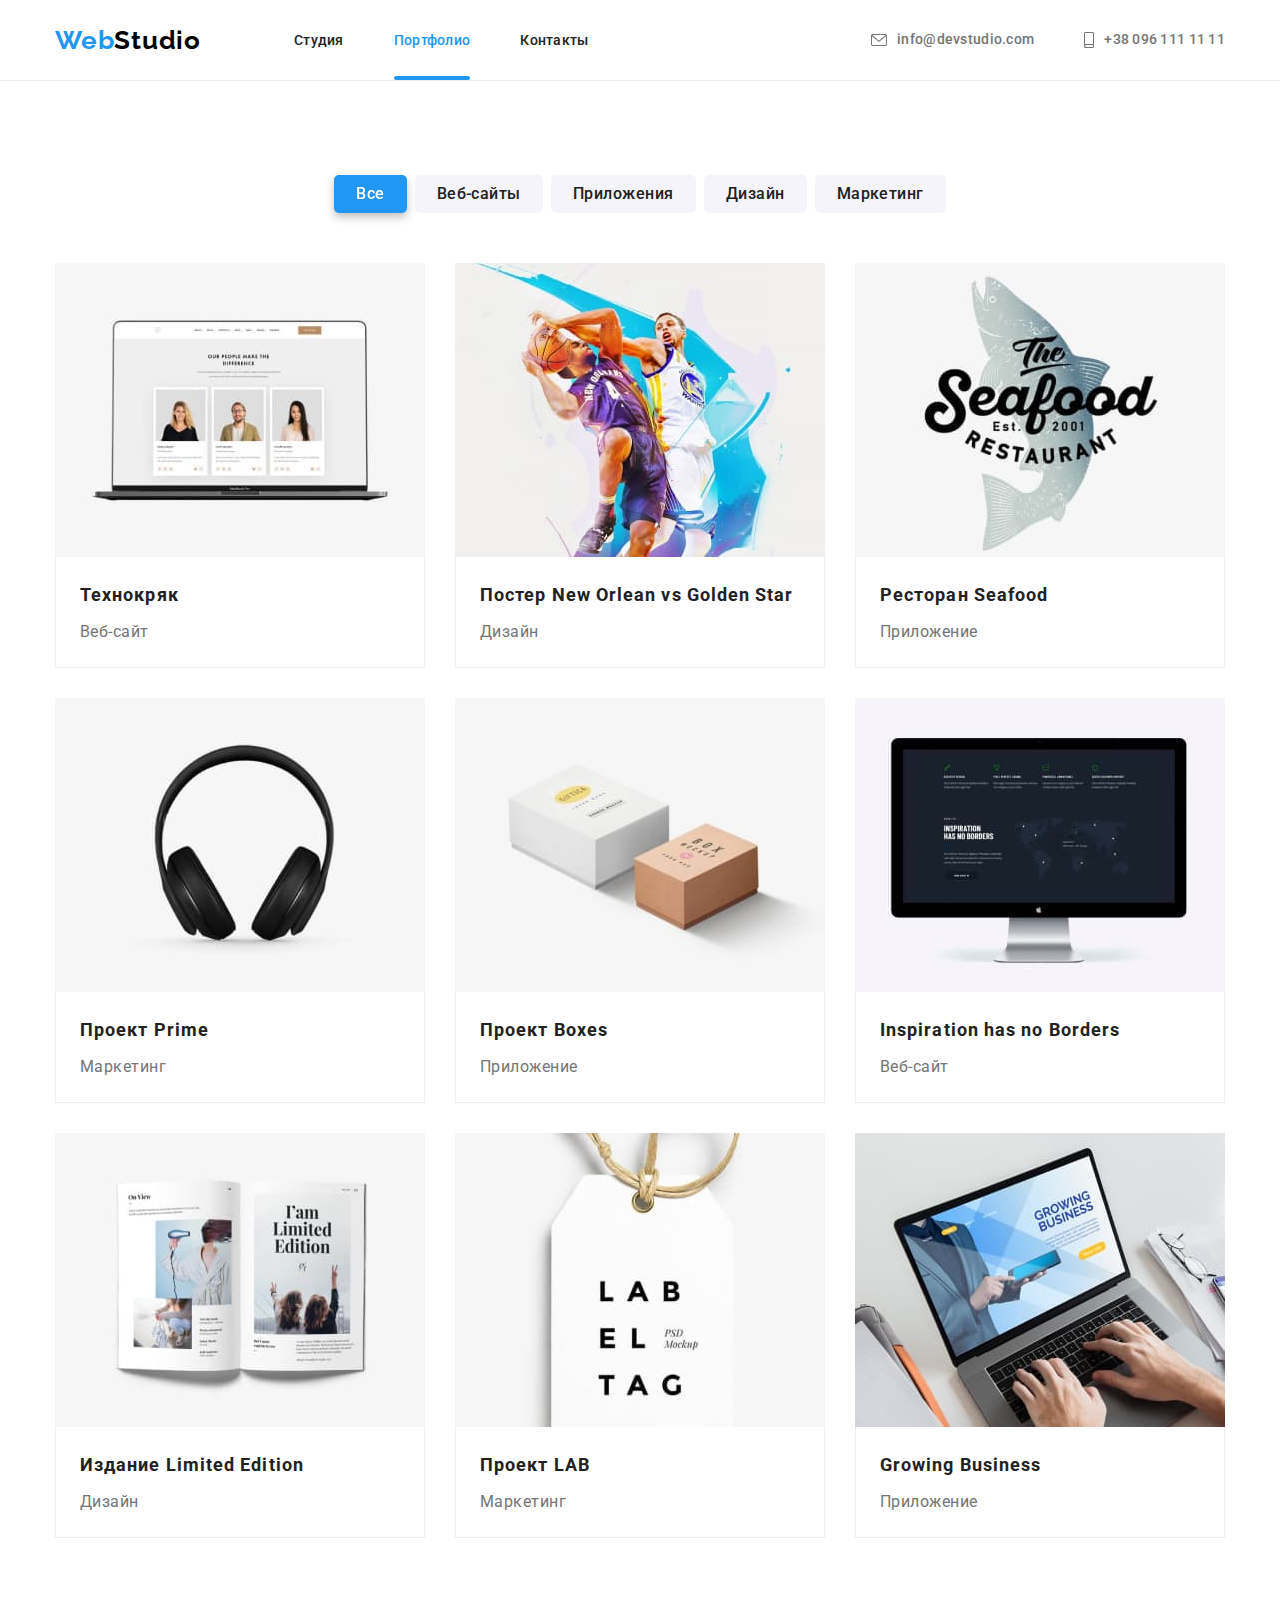
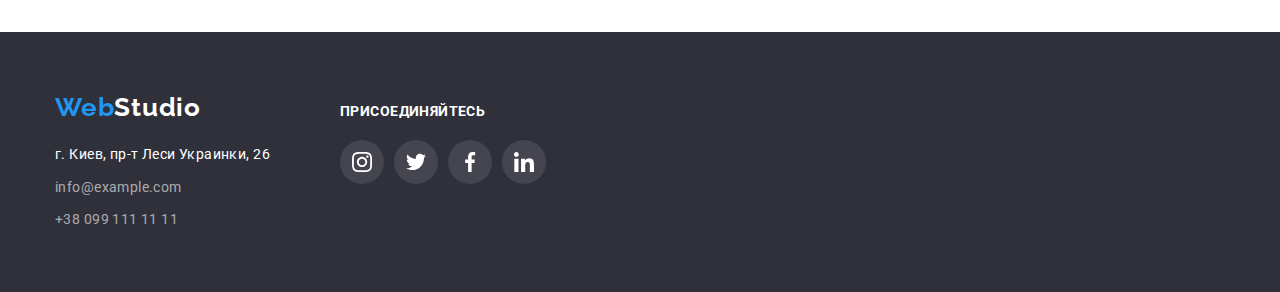
==== portfolio.html @ 2467c27e "исходники" ====
<!DOCTYPE html>
<html lang="ru">
  <head>
    <meta charset="UTF-8" />
    <meta http-equiv="X-UA-Compatible" content="IE=edge" />
    <meta name="viewport" content="width=device-width, initial-scale=1.0" />
    <title>WebStudio</title>
    <link
      href="https://fonts.googleapis.com/css2?family=Raleway:wght@700&family=Roboto:wght@400;500;700;900&display=swap"
      rel="stylesheet"
    />
    <link
      rel="stylesheet"
      href="https://cdnjs.cloudflare.com/ajax/libs/modern-normalize/1.1.0/modern-normalize.min.css"
    />
    <link rel="stylesheet" href="./css/styles.css" />
  </head>

  <body>
    <!-- Хэдэр -->
    <header class="header">
      <div class="container">
        <nav class="header-nav">
          <a class="logo" lang="en" href="./index.html"
            >Web<span class="logo-black">Studio</span></a
          >
          <ul class="header-nav-list">
            <li class="header-nav-item">
              <a class="header-nav-link" href="./index.html">Студия</a>
            </li>
            <li class="header-nav-item">
              <a class="header-nav-link current" href="./portfolio.html">Портфолио</a>
            </li>
            <li class="header-nav-item">
              <a class="header-nav-link" href="">Контакты</a>
            </li>
          </ul>
        </nav>

        <ul class="header-contacts-list">
          <li class="header-contacts-item">
            <a class="header-contacts" lang="en" href="mailto:info@devstudio.com">
              <svg class="header-icon" width="16" height="12">
                <use href="./images/icons.svg#mail"></use>
              </svg>
              info@devstudio.com
            </a>
          </li>
          <li class="header-contacts-item">
            <a class="header-contacts" href="tel:+380961111111">
              <svg class="header-icon" width="10" height="16">
                <use href="./images/icons.svg#phone"></use>
              </svg>
              +38 096 111 11 11
            </a>
          </li>
        </ul>
      </div>
    </header>

    <!-- Карточки товаров -->
    <main>
      <section class="section">
        <div class="container">
          <h1 hidden>Каталог товаров</h1>
          <ul class="filter-list">
            <li class="filter-item"><button class="btn current" type="button">Все</button></li>
            <li class="filter-item"><button class="btn" type="button">Веб-сайты</button></li>
            <li class="filter-item"><button class="btn" type="button">Приложения</button></li>
            <li class="filter-item"><button class="btn" type="button">Дизайн</button></li>
            <li class="filter-item"><button class="btn" type="button">Маркетинг</button></li>
          </ul>
          <ul class="card-list">
            <li class="card-item">
              <a class="card-link" href="" target="_blank">
                <div class="card-img">
                  <img src="./images/portfolio/card-1.jpg" alt="" width="370" height="294" />
                  <div class="card-overlay">
                    Ресурс предлагает комплексные предложения с разным уровнем функционала и
                    сервисов. Все это позволит посетителю получить исчерпывающие сведения о компании
                    или частном лице.
                  </div>
                </div>
                <div class="card-box">
                  <h2 class="card-title">Технокряк</h2>
                  <p class="card-text">Веб-сайт</p>
                </div>
              </a>
            </li>
            <li class="card-item">
              <a class="card-link" href="" target="_blank">
                <div class="card-img">
                  <img src="./images/portfolio/card-2.jpg" alt="" width="370" height="294" />
                  <div class="card-overlay">
                    Ресурс предлагает комплексные предложения с разным уровнем функционала и
                    сервисов. Все это позволит посетителю получить исчерпывающие сведения о компании
                    или частном лице.
                  </div>
                </div>
                <div class="card-box">
                  <h2 class="card-title">Постер New Orlean vs Golden Star</h2>
                  <p class="card-text">Дизайн</p>
                </div>
              </a>
            </li>
            <li class="card-item">
              <a class="card-link" href="" target="_blank">
                <div class="card-img">
                  <img src="./images/portfolio/card-3.jpg" alt="" width="370" height="294" />
                  <div class="card-overlay">
                    Ресурс предлагает комплексные предложения с разным уровнем функционала и
                    сервисов. Все это позволит посетителю получить исчерпывающие сведения о компании
                    или частном лице.
                  </div>
                </div>
                <div class="card-box">
                  <h2 class="card-title">Ресторан Seafood</h2>
                  <p class="card-text">Приложение</p>
                </div>
              </a>
            </li>
            <li class="card-item">
              <a class="card-link" href="" target="_blank">
                <div class="card-img">
                  <img src="./images/portfolio/card-4.jpg" alt="" width="370" height="294" />
                  <div class="card-overlay">
                    Ресурс предлагает комплексные предложения с разным уровнем функционала и
                    сервисов. Все это позволит посетителю получить исчерпывающие сведения о компании
                    или частном лице.
                  </div>
                </div>
                <div class="card-box">
                  <h2 class="card-title">Проект Prime</h2>
                  <p class="card-text">Маркетинг</p>
                </div>
              </a>
            </li>
            <li class="card-item">
              <a class="card-link" href="" target="_blank">
                <div class="card-img">
                  <img src="./images/portfolio/card-5.jpg" alt="" width="370" height="294" />
                  <div class="card-overlay">
                    Ресурс предлагает комплексные предложения с разным уровнем функционала и
                    сервисов. Все это позволит посетителю получить исчерпывающие сведения о компании
                    или частном лице.
                  </div>
                </div>
                <div class="card-box">
                  <h2 class="card-title">Проект Boxes</h2>
                  <p class="card-text">Приложение</p>
                </div>
              </a>
            </li>
            <li class="card-item">
              <a class="card-link" href="" target="_blank">
                <div class="card-img">
                  <img src="./images/portfolio/card-6.jpg" alt="" width="370" height="294" />
                  <div class="card-overlay">
                    Ресурс предлагает комплексные предложения с разным уровнем функционала и
                    сервисов. Все это позволит посетителю получить исчерпывающие сведения о компании
                    или частном лице.
                  </div>
                </div>
                <div class="card-box">
                  <h2 class="card-title">Inspiration has no Borders</h2>
                  <p class="card-text">Веб-сайт</p>
                </div>
              </a>
            </li>
            <li class="card-item">
              <a class="card-link" href="" target="_blank">
                <div class="card-img">
                  <img src="./images/portfolio/card-7.jpg" alt="" width="370" height="294" />
                  <div class="card-overlay">
                    Ресурс предлагает комплексные предложения с разным уровнем функционала и
                    сервисов. Все это позволит посетителю получить исчерпывающие сведения о компании
                    или частном лице.
                  </div>
                </div>
                <div class="card-box">
                  <h2 class="card-title">Издание Limited Edition</h2>
                  <p class="card-text">Дизайн</p>
                </div>
              </a>
            </li>
            <li class="card-item">
              <a class="card-link" href="" target="_blank">
                <div class="card-img">
                  <img src="./images/portfolio/card-8.jpg" alt="" width="370" height="294" />
                  <div class="card-overlay">
                    Ресурс предлагает комплексные предложения с разным уровнем функционала и
                    сервисов. Все это позволит посетителю получить исчерпывающие сведения о компании
                    или частном лице.
                  </div>
                </div>
                <div class="card-box">
                  <h2 class="card-title">Проект LAB</h2>
                  <p class="card-text">Маркетинг</p>
                </div>
              </a>
            </li>
            <li class="card-item">
              <a class="card-link" href="" target="_blank">
                <div class="card-img">
                  <img src="./images/portfolio/card-9.jpg" alt="" width="370" height="294" />
                  <div class="card-overlay">
                    Ресурс предлагает комплексные предложения с разным уровнем функционала и
                    сервисов. Все это позволит посетителю получить исчерпывающие сведения о компании
                    или частном лице.
                  </div>
                </div>
                <div class="card-box">
                  <h2 class="card-title">Growing Business</h2>
                  <p class="card-text">Приложение</p>
                </div>
              </a>
            </li>
          </ul>
        </div>
      </section>
    </main>

    <!-- Футер -->
    <footer class="footer">
      <div class="container">
        <div class="footer-list">
          <div class="footer-item">
            <a class="logo" lang="en" href="./index.html"
              >Web<span class="logo-white">Studio</span>
            </a>
            <address class="address">
              <ul class="address-list">
                <li class="address-item">
                  <a
                    class="footer-address"
                    href="https://www.google.com/maps/place/%D0%B1%D1%83%D0%BB.+%D0%9B%D0%B5%D1%81%D0%B8+%D0%A3%D0%BA%D1%80%D0%B0%D0%B8%D0%BD%D0%BA%D0%B8,+26,+%D0%9A%D0%B8%D0%B5%D0%B2,+02000/@50.4265807,30.5383858,17z/data=!3m1!4b1!4m5!3m4!1s0x40d4cf0e033ecbe9:0x57a4dffefec77da0!8m2!3d50.4265807!4d30.5383858"
                    target="_blank"
                    rel="noreferrer noopener"
                  >
                    г. Киев, пр-т Леси Украинки, 26
                  </a>
                </li>
                <li class="address-item">
                  <a class="footer-contacts" lang="en" href="mailto:info@example.com"
                    >info@example.com</a
                  >
                </li>
                <li class="address-item">
                  <a class="footer-contacts" href="tel:+380991111111">+38 099 111 11 11</a>
                </li>
              </ul>
            </address>
          </div>
          <div class="footer-item">
            <p class="footer-social-title">присоединяйтесь</p>
            <ul class="soсial-list">
              <li class="social-item">
                <a class="social-link for-footer" href="">
                  <svg class="social-icon" width="20" height="20">
                    <use href="./images/icons.svg#instagram"></use>
                  </svg>
                </a>
              </li>
              <li class="social-item">
                <a class="social-link for-footer" href="">
                  <svg class="social-icon" width="20" height="20">
                    <use href="./images/icons.svg#twitter"></use>
                  </svg>
                </a>
              </li>
              <li class="social-item">
                <a class="social-link for-footer" href="">
                  <svg class="social-icon" width="20" height="20">
                    <use href="./images/icons.svg#facebook"></use>
                  </svg>
                </a>
              </li>
              <li class="social-item">
                <a class="social-link for-footer" href="">
                  <svg class="social-icon" width="20" height="20">
                    <use href="./images/icons.svg#linkedin"></use>
                  </svg>
                </a>
              </li>
            </ul>
          </div>
        </div>
      </div>
    </footer>
  </body>
</html>
---- css/styles.css ----
:root {
  --primary-text-color: #757575;
  --secondary-text-color: #212121;
  --white-text-color: #ffffff;
  --hover-text-color: #2196f3;
  --logo-text-color: #2196f3;
  --logo-header: #000000;
  --logo-footer: #ffffff;
  --hero-text-color: #ffffff;
  --footer-contacts-text: rgba(255, 255, 255, 0.6);
  --white-bgc: #ffffff;
  --primary-bgc: #2f303a;
  --secondary-bgc: #f5f4fa;
  --btn-bgc: #2196f3;
  --btn-hover: #188ce8;
  --cubic: cubic-bezier(0.4, 0, 0.2, 1);
}

.test-icon {
  border: 2px dashed #2a2a2a;
}

h1,
h2,
h3,
h4,
h5,
h6 {
  margin: 0;
}

p {
  margin: 0;
}

ul {
  list-style: none;
  margin: 0;
  padding: 0;
}

body {
  color: var(--primary-text-color);
  background-color: var(--white-bgc);
  font-family: roboto, sans-serif;
}

svg {
  fill: currentColor;
}

.container {
  width: 1200px;
  padding-left: 15px;
  padding-right: 15px;
  margin: auto;
}

.section {
  padding-top: 94px;
  padding-bottom: 94px;
}

/* ----------------------Хэдэр----------------------- */

.header .container {
  display: flex;
  align-items: center;
}

.header {
  border-bottom: 1px solid #ececec;
}

.header-nav {
  display: flex;
  align-items: center;
}

.header-nav-list {
  display: flex;
  margin-left: 93px;
}

.header-nav-item:not(:first-child) {
  margin-left: 50px;
}

.header-contacts-list {
  display: flex;
  margin-left: auto;
}

.header-contacts-item {
}

.header-contacts-item:not(:first-child) {
  margin-left: 50px;
}

.logo {
  padding-top: 24px;
  padding-bottom: 24px;
  color: var(--logo-text-color);
  font-family: Raleway;
  font-weight: 700;
  font-size: 26px;
  line-height: 1.19;
  letter-spacing: 0.03em;
  text-decoration: none;
}

.logo-black {
  color: var(--logo-header);
}

.header-nav-link.current {
  color: var(--hover-text-color);
}

.header-nav-link {
  position: relative;
  padding-top: 32px;
  padding-bottom: 32px;
  color: var(--secondary-text-color);
  font-weight: 500;
  font-size: 14px;
  line-height: 1.14;
  letter-spacing: 0.02em;
  text-decoration: none;
  transition: color 250ms var(--cubic);
}

.header-nav-link:hover,
.header-nav-link:focus {
  color: var(--hover-text-color);
}

.header-nav-link.current::after {
  content: '';
  position: absolute;
  width: 100%;
  height: 4px;
  bottom: 0;
  left: 0;
  border-radius: 2px;
  background-color: var(--hover-text-color);
}

.header-icon {
  fill: currentColor;
  margin-right: 10px;
}

.header-contacts {
  display: flex;
  align-items: center;
  padding-top: 32px;
  padding-bottom: 32px;
  color: var(--primary-text-color);
  font-weight: 500;
  font-size: 14px;
  line-height: 1.14;
  letter-spacing: 0.02em;
  text-decoration: none;
  transition: color 250ms var(--cubic);
}

.header-contacts:hover,
.header-contacts:focus {
  color: var(--hover-text-color);
}

/* ----------------------Герой----------------------- */

.hero.section {
  padding-top: 200px;
  padding-bottom: 200px;
  text-align: center;
  max-width: 1600px;
  margin-left: auto;
  margin-right: auto;
  background-image: linear-gradient(rgba(47, 48, 58, 0.4), rgba(47, 48, 58, 0.4)),
    url(../images/studio/hero.jpg);
  background-repeat: no-repeat;
  background-position: center;
  background-size: cover;
}

.hero-title {
  margin-bottom: 30px;
  font-weight: 900;
  font-size: 44px;
  line-height: 1.36;
  letter-spacing: 0.06em;
  text-transform: uppercase;
  color: var(--hero-text-color);
}

.hero-btn {
  padding: 10px 32px;
  color: var(--hero-text-color);
  font-family: Roboto, sans-serif;
  font-weight: 700;
  font-size: 16px;
  line-height: 1.87;
  letter-spacing: 0.06em;
  background-color: var(--btn-bgc);
  border-radius: 5px;
  border: 0;
  cursor: pointer;
  filter: drop-shadow(0px 4px 4px rgba(0, 0, 0, 0.25));
  transition: background-color 250ms var(--cubic);
}

.hero-btn:hover,
.hero-btn:focus {
  background-color: var(--btn-hover);
}

/* ----------------------Примущества----------------------- */

.advantages-list {
  display: flex;
}

.advanteges-box {
  display: flex;
  align-items: center;
  justify-content: center;
  height: 120px;
  margin-bottom: 30px;
  background-color: #f5f4fa;
  border-radius: 4px;
}

.advantages-item {
  min-width: 270px;
}

.advantages-item:not(:first-child) {
  margin-left: 30px;
}

.advantages-title {
  margin-bottom: 10px;
  color: var(--secondary-text-color);
  font-weight: 700;
  font-size: 14px;
  line-height: 1.14;
  letter-spacing: 0.03em;
  text-transform: uppercase;
}

.advantages-text {
  font-size: 14px;
  line-height: 1.71;
  letter-spacing: 0.03em;
}

/* Оформление заголовков для "Чем мы занимаемся" и "Наша команда" */

.benefits-title,
.team-title,
.clients-title {
  color: var(--secondary-text-color);
  font-weight: 700;
  font-size: 36px;
  line-height: 1.17;
  text-align: center;
  letter-spacing: 0.03em;
  margin-bottom: 50px;
}

/* ----------------------Чем мы занимаемся----------------------- */

.benefits {
  padding-bottom: 94px;
}

.benefits-list {
  display: flex;
}

.benefits-item {
  position: relative;
}

.benefits-item:not(:first-child) {
  margin-left: 30px;
}

.benefits-text {
  display: flex;
  justify-content: center;
  align-items: center;
  position: absolute;
  width: 100%;
  min-height: 70px;
  left: 0;
  bottom: 0;
  font-weight: 700;
  font-size: 14px;
  line-height: 1.14;
  letter-spacing: 0.03em;
  text-transform: uppercase;
  color: #ffffff;
  background-color: rgba(47, 48, 58, 0.8);
}

.benefits-item img {
  display: block;
}

/* ----------------------Наша команда----------------------- */

.team {
  background-color: var(--secondary-bgc);
}

.team-list {
  display: flex;
  flex-wrap: wrap;
  margin-left: calc(-1 * 30px);
  margin-top: calc(-1 * 30px);
}

.team-item > img {
  display: block;
}

.team-item {
  justify-content: center;
  flex-basis: calc(100% / 4 - 30px);
  margin-left: 30px;
  margin-top: 30px;
  background: #ffffff;
  box-shadow: 0px 1px 3px rgba(0, 0, 0, 0.12), 0px 1px 1px rgba(0, 0, 0, 0.14),
    0px 2px 1px rgba(0, 0, 0, 0.2);
  border-radius: 0px 0px 4px 4px;
}

.team-item:not(:first-child) {
  margin-left: 30px;
}

.team-box {
  padding-top: 30px;
  padding-bottom: 30px;
}

.team-specialist {
  color: var(--secondary-text-color);
  font-weight: 500;
  font-size: 16px;
  line-height: 1.19;
  letter-spacing: 0.03em;
  text-align: center;
  margin-bottom: 10px;
}

.team-profession {
  font-size: 16px;
  line-height: 1.19;
  letter-spacing: 0.03em;
  text-align: center;
  margin-bottom: 16px;
}

.soсial-list {
  display: flex;
  justify-content: center;
  align-items: center;
}

.social-item {
  display: flex;
  align-items: center;
  justify-content: center;
}

.social-item:not(:last-child) {
  margin-right: 10px;
}

.social-link {
  width: 44px;
  height: 44px;
  padding: 12px;
  color: #afb1b8;
  text-decoration: none;
  border-radius: 50px;
  transition: color 250ms var(--cubic), background-color 250ms var(--cubic);
}

.social-link:hover,
.social-link:focus {
  background-color: #2196f3;
  color: #ffffff;
}

.social-icon {
  fill: currentColor;
}

/* ----------------------Постоянные клиенты----------------------- */
.clients-list {
  display: flex;
  flex-wrap: wrap;
  margin-left: calc(-1 * 30px);
  margin-top: calc(-1 * 30px);
}

.clients-item {
  flex-basis: calc(100% / 6 - 30px);
  margin-left: 30px;
  margin-top: 30px;
}

.clients-link {
  display: flex;
  justify-content: center;
  align-items: center;
  width: 170px;
  height: 92px;
  color: #afb1b8;
  border: 1px solid #afb1b8;
  border-radius: 4px;
  transition: color 250ms var(--cubic), border 250ms var(--cubic);
}

.clients-link:hover,
.clients-link:focus {
  color: var(--hover-text-color);
  border: 1px solid var(--hover-text-color);
}

/* ----------------------Футер----------------------- */

.footer {
  background-color: var(--primary-bgc);
  padding-top: 60px;
  padding-bottom: 60px;
}

.logo-white {
  color: var(--logo-footer);
}

.footer .logo {
  margin-bottom: 20px;
  padding: 0px;
}

.footer-list {
  display: flex;
  align-items: baseline;
}

.footer-item:not(:last-child) {
  margin-right: 70px;
}

.address {
  margin-top: 20px;
}

.footer .address {
  font-style: normal;
}

.address-item:not(:first-child) {
  margin-top: 9px;
}

.footer-address {
  color: var(--white-text-color);
  font-size: 14px;
  line-height: 1.71;
  letter-spacing: 0.03em;
  text-decoration: none;
  display: block;
}

.footer-contacts {
  font-size: 14px;
  line-height: 1.71;
  letter-spacing: 0.03em;
  color: var(--footer-contacts-text);
  text-decoration: none;
}

.footer-social-title {
  margin-bottom: 20px;
  font-weight: 700;
  font-size: 14px;
  line-height: 1.14;
  letter-spacing: 0.03em;
  text-transform: uppercase;
  color: #ffffff;
}

.social-link.for-footer {
  color: #ffffff;
  background-color: rgba(255, 255, 255, 0.1);
  transition: background-color 250ms var(--cubic);
}

.social-link.for-footer:hover,
.social-link.for-footer:focus {
  background-color: var(--hover-text-color);
}

/* ----------------------Портфолио----------------------- */

.filter-list {
  display: flex;
  justify-content: center;
  margin-bottom: 50px;
}

.filter-item:not(:first-child) {
  margin-left: 8px;
}

.btn {
  padding: 6px 22px;
  color: var(--secondary-text-color);
  font-family: Roboto, sans-serif;
  font-weight: 500;
  font-size: 16px;
  line-height: 1.62;
  text-align: center;
  letter-spacing: 0.03em;
  background-color: var(--secondary-bgc);
  border: 0;
  border-radius: 5px;
  cursor: pointer;
  filter: 0;
  transition: background-color 250ms var(--cubic), color 250ms var(--cubic),
    filter 250ms var(--cubic);
}

.btn.current {
  color: var(--white-text-color);
  background-color: var(--btn-bgc);
  filter: drop-shadow(0px 4px 4px rgba(0, 0, 0, 0.25));
}

.btn:hover,
.btn:focus {
  color: var(--white-text-color);
  background-color: var(--btn-bgc);
  filter: drop-shadow(0px 4px 4px rgba(0, 0, 0, 0.25));
}

.card-list {
  display: flex;
  flex-wrap: wrap;
  margin-left: calc(-1 * 30px);
  margin-top: calc(-1 * 30px);
}

.card-item {
  justify-content: center;
  flex-basis: calc(100% / 4 - 30px);
  margin-left: 30px;
  margin-top: 30px;
  background: #ffffff;
  box-shadow: none;
  transition: box-shadow 250ms var(--cubic);
}

.card-item a {
  text-decoration: none;
}

.card-item img {
  display: block;
}

.card-item:hover,
.card-item:focus {
  box-shadow: 0px 1px 1px rgba(0, 0, 0, 0.12), 0px 4px 4px rgba(0, 0, 0, 0.06),
    1px 4px 6px rgba(0, 0, 0, 0.16);
}

.card-box {
  padding: 20px 24px;
  background: #ffffff;
  border-left: 1px solid #eeeeee;
  border-right: 1px solid #eeeeee;
  border-bottom: 1px solid #eeeeee;
}

.card-title {
  margin-bottom: 4px;
  color: var(--secondary-text-color);
  font-weight: 700;
  font-size: 18px;
  line-height: 2;
  letter-spacing: 0.06em;
}

.card-text {
  color: var(--primary-text-color);
  font-size: 16px;
  line-height: 1.87;
  letter-spacing: 0.03em;
}

.card-img {
  position: relative;
  overflow: hidden;
}

.card-overlay {
  position: absolute;
  top: 0;
  left: 0;
  width: 100%;
  height: 100%;
  transform: translate(0%, 100%);
  padding: 63px 24px;
  font-weight: 400;
  font-size: 18px;
  line-height: 1.56;
  letter-spacing: 0.03em;
  color: #ffffff;
  background-color: rgba(33, 150, 243, 0.9);
  transition: transform 250ms var(--cubic);
}

.card-item:hover .card-overlay,
.card-item:focus .card-overlay {
  transform: translate(0%, 0%);
}

.backdrop {
  position: fixed;
  top: 0;
  left: 0;
  width: 100%;
  height: 100%;
  background: rgba(0, 0, 0, 0.2);
  opacity: 1;
  transition: opacity 250ms var(--cubic);
}

.backdrop.is-hidden {
  opacity: 0;
  pointer-events: none;
}

.backdrop.is-hidden .modal {
  transform: translate(-50%, -50%) scale(0.1);
}

.modal {
  position: absolute;
  top: 50%;
  left: 50%;
  transform: translate(-50%, -50%) scale(1);
  min-width: 528px;
  min-height: 581px;
  border-radius: 4px;
  background-color: #ffffff;
  transition: transform 250ms var(--cubic);
}

.modal-btn {
  position: absolute;
  top: 0;
  right: 0;
  padding: 0;
  display: flex;
  justify-content: center;
  align-items: center;
  margin-top: 8px;
  margin-right: 8px;
  width: 30px;
  height: 30px;
  color: #000000;
  border-width: 1px;
  border-radius: 50%;
  border-color: rgba(0, 0, 0, 0.1);
  background-color: #ffffff;
  cursor: pointer;
  transition: color 250ms var(--cubic);
  scale: 1;
}

.modal-btn:hover,
.modal-btn:focus {
  color: var(--hover-text-color);
}
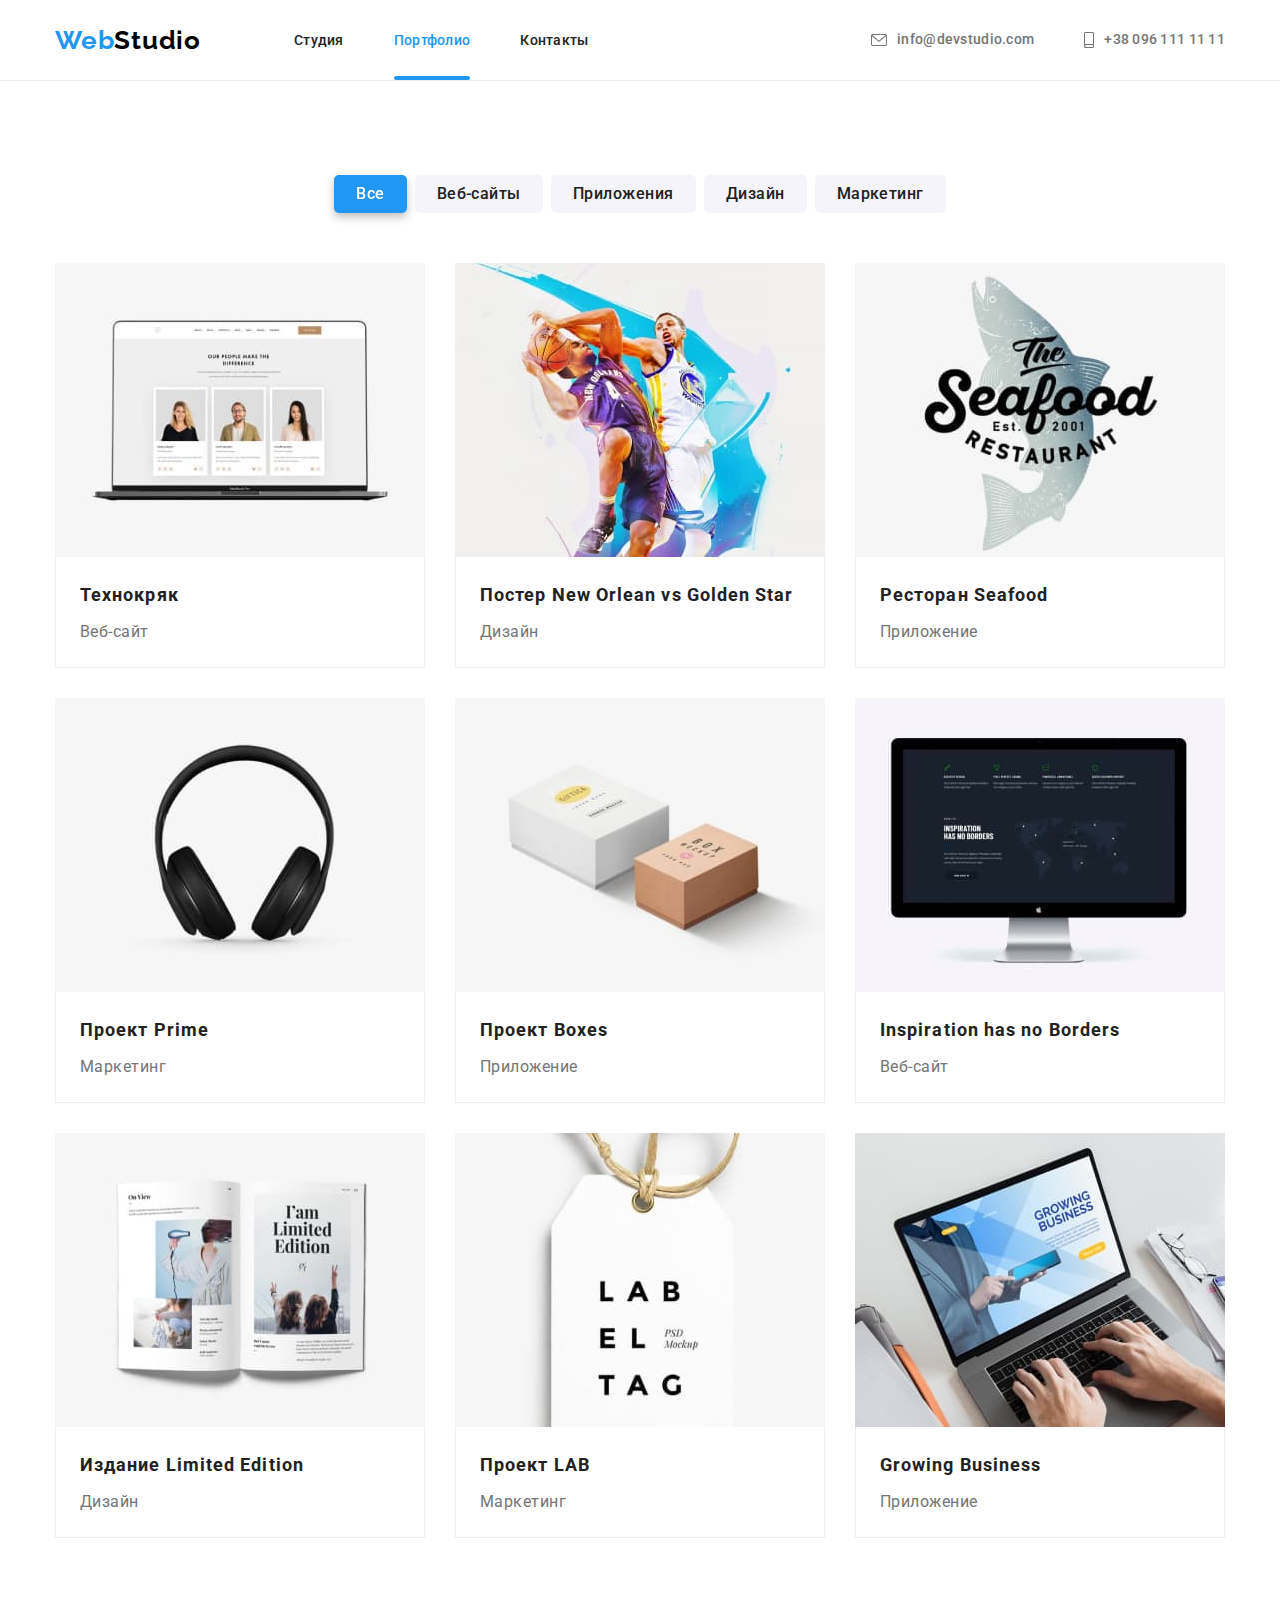
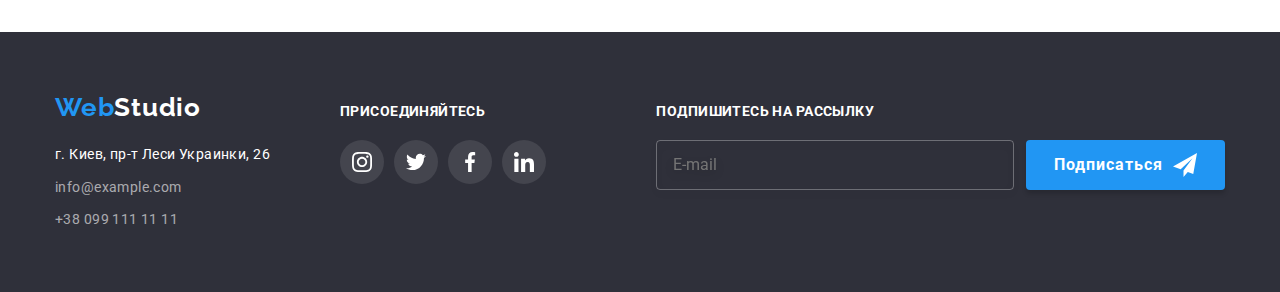
==== commit d788d969: "дз 6" ====
--- a/portfolio.html
+++ b/portfolio.html
@@ -252,7 +252,7 @@
             </address>
           </div>
           <div class="footer-item">
-            <p class="footer-social-title">присоединяйтесь</p>
+            <p class="footer-title">присоединяйтесь</p>
             <ul class="soсial-list">
               <li class="social-item">
                 <a class="social-link for-footer" href="">
@@ -284,6 +284,20 @@
               </li>
             </ul>
           </div>
+          <div class="footer-item form">
+            <p class="footer-title">Подпишитесь на рассылку</p>
+            <form form="footer-form">
+              <div class="footer-form-wrapper">
+                <input class="footer-input" placeholder="E-mail" type="mail" name="mail" />
+                <button class="footer-btn" type="submit">
+                  Подписаться
+                  <svg class="footer-btn-icon" width="24" height="24">
+                    <use href="./images/icons.svg#send"></use>
+                  </svg>
+                </button>
+              </div>
+            </form>
+          </div>
         </div>
       </div>
     </footer>
--- a/css/styles.css
+++ b/css/styles.css
@@ -16,10 +16,6 @@
   --cubic: cubic-bezier(0.4, 0, 0.2, 1);
 }
 
-.test-icon {
-  border: 2px dashed #2a2a2a;
-}
-
 h1,
 h2,
 h3,
@@ -89,9 +85,6 @@
 .header-contacts-list {
   display: flex;
   margin-left: auto;
-}
-
-.header-contacts-item {
 }
 
 .header-contacts-item:not(:first-child) {
@@ -218,423 +211,7 @@
   background-color: var(--btn-hover);
 }
 
-/* ----------------------Примущества----------------------- */
-
-.advantages-list {
-  display: flex;
-}
-
-.advanteges-box {
-  display: flex;
-  align-items: center;
-  justify-content: center;
-  height: 120px;
-  margin-bottom: 30px;
-  background-color: #f5f4fa;
-  border-radius: 4px;
-}
-
-.advantages-item {
-  min-width: 270px;
-}
-
-.advantages-item:not(:first-child) {
-  margin-left: 30px;
-}
-
-.advantages-title {
-  margin-bottom: 10px;
-  color: var(--secondary-text-color);
-  font-weight: 700;
-  font-size: 14px;
-  line-height: 1.14;
-  letter-spacing: 0.03em;
-  text-transform: uppercase;
-}
-
-.advantages-text {
-  font-size: 14px;
-  line-height: 1.71;
-  letter-spacing: 0.03em;
-}
-
-/* Оформление заголовков для "Чем мы занимаемся" и "Наша команда" */
-
-.benefits-title,
-.team-title,
-.clients-title {
-  color: var(--secondary-text-color);
-  font-weight: 700;
-  font-size: 36px;
-  line-height: 1.17;
-  text-align: center;
-  letter-spacing: 0.03em;
-  margin-bottom: 50px;
-}
-
-/* ----------------------Чем мы занимаемся----------------------- */
-
-.benefits {
-  padding-bottom: 94px;
-}
-
-.benefits-list {
-  display: flex;
-}
-
-.benefits-item {
-  position: relative;
-}
-
-.benefits-item:not(:first-child) {
-  margin-left: 30px;
-}
-
-.benefits-text {
-  display: flex;
-  justify-content: center;
-  align-items: center;
-  position: absolute;
-  width: 100%;
-  min-height: 70px;
-  left: 0;
-  bottom: 0;
-  font-weight: 700;
-  font-size: 14px;
-  line-height: 1.14;
-  letter-spacing: 0.03em;
-  text-transform: uppercase;
-  color: #ffffff;
-  background-color: rgba(47, 48, 58, 0.8);
-}
-
-.benefits-item img {
-  display: block;
-}
-
-/* ----------------------Наша команда----------------------- */
-
-.team {
-  background-color: var(--secondary-bgc);
-}
-
-.team-list {
-  display: flex;
-  flex-wrap: wrap;
-  margin-left: calc(-1 * 30px);
-  margin-top: calc(-1 * 30px);
-}
-
-.team-item > img {
-  display: block;
-}
-
-.team-item {
-  justify-content: center;
-  flex-basis: calc(100% / 4 - 30px);
-  margin-left: 30px;
-  margin-top: 30px;
-  background: #ffffff;
-  box-shadow: 0px 1px 3px rgba(0, 0, 0, 0.12), 0px 1px 1px rgba(0, 0, 0, 0.14),
-    0px 2px 1px rgba(0, 0, 0, 0.2);
-  border-radius: 0px 0px 4px 4px;
-}
-
-.team-item:not(:first-child) {
-  margin-left: 30px;
-}
-
-.team-box {
-  padding-top: 30px;
-  padding-bottom: 30px;
-}
-
-.team-specialist {
-  color: var(--secondary-text-color);
-  font-weight: 500;
-  font-size: 16px;
-  line-height: 1.19;
-  letter-spacing: 0.03em;
-  text-align: center;
-  margin-bottom: 10px;
-}
-
-.team-profession {
-  font-size: 16px;
-  line-height: 1.19;
-  letter-spacing: 0.03em;
-  text-align: center;
-  margin-bottom: 16px;
-}
-
-.soсial-list {
-  display: flex;
-  justify-content: center;
-  align-items: center;
-}
-
-.social-item {
-  display: flex;
-  align-items: center;
-  justify-content: center;
-}
-
-.social-item:not(:last-child) {
-  margin-right: 10px;
-}
-
-.social-link {
-  width: 44px;
-  height: 44px;
-  padding: 12px;
-  color: #afb1b8;
-  text-decoration: none;
-  border-radius: 50px;
-  transition: color 250ms var(--cubic), background-color 250ms var(--cubic);
-}
-
-.social-link:hover,
-.social-link:focus {
-  background-color: #2196f3;
-  color: #ffffff;
-}
-
-.social-icon {
-  fill: currentColor;
-}
-
-/* ----------------------Постоянные клиенты----------------------- */
-.clients-list {
-  display: flex;
-  flex-wrap: wrap;
-  margin-left: calc(-1 * 30px);
-  margin-top: calc(-1 * 30px);
-}
-
-.clients-item {
-  flex-basis: calc(100% / 6 - 30px);
-  margin-left: 30px;
-  margin-top: 30px;
-}
-
-.clients-link {
-  display: flex;
-  justify-content: center;
-  align-items: center;
-  width: 170px;
-  height: 92px;
-  color: #afb1b8;
-  border: 1px solid #afb1b8;
-  border-radius: 4px;
-  transition: color 250ms var(--cubic), border 250ms var(--cubic);
-}
-
-.clients-link:hover,
-.clients-link:focus {
-  color: var(--hover-text-color);
-  border: 1px solid var(--hover-text-color);
-}
-
-/* ----------------------Футер----------------------- */
-
-.footer {
-  background-color: var(--primary-bgc);
-  padding-top: 60px;
-  padding-bottom: 60px;
-}
-
-.logo-white {
-  color: var(--logo-footer);
-}
-
-.footer .logo {
-  margin-bottom: 20px;
-  padding: 0px;
-}
-
-.footer-list {
-  display: flex;
-  align-items: baseline;
-}
-
-.footer-item:not(:last-child) {
-  margin-right: 70px;
-}
-
-.address {
-  margin-top: 20px;
-}
-
-.footer .address {
-  font-style: normal;
-}
-
-.address-item:not(:first-child) {
-  margin-top: 9px;
-}
-
-.footer-address {
-  color: var(--white-text-color);
-  font-size: 14px;
-  line-height: 1.71;
-  letter-spacing: 0.03em;
-  text-decoration: none;
-  display: block;
-}
-
-.footer-contacts {
-  font-size: 14px;
-  line-height: 1.71;
-  letter-spacing: 0.03em;
-  color: var(--footer-contacts-text);
-  text-decoration: none;
-}
-
-.footer-social-title {
-  margin-bottom: 20px;
-  font-weight: 700;
-  font-size: 14px;
-  line-height: 1.14;
-  letter-spacing: 0.03em;
-  text-transform: uppercase;
-  color: #ffffff;
-}
-
-.social-link.for-footer {
-  color: #ffffff;
-  background-color: rgba(255, 255, 255, 0.1);
-  transition: background-color 250ms var(--cubic);
-}
-
-.social-link.for-footer:hover,
-.social-link.for-footer:focus {
-  background-color: var(--hover-text-color);
-}
-
-/* ----------------------Портфолио----------------------- */
-
-.filter-list {
-  display: flex;
-  justify-content: center;
-  margin-bottom: 50px;
-}
-
-.filter-item:not(:first-child) {
-  margin-left: 8px;
-}
-
-.btn {
-  padding: 6px 22px;
-  color: var(--secondary-text-color);
-  font-family: Roboto, sans-serif;
-  font-weight: 500;
-  font-size: 16px;
-  line-height: 1.62;
-  text-align: center;
-  letter-spacing: 0.03em;
-  background-color: var(--secondary-bgc);
-  border: 0;
-  border-radius: 5px;
-  cursor: pointer;
-  filter: 0;
-  transition: background-color 250ms var(--cubic), color 250ms var(--cubic),
-    filter 250ms var(--cubic);
-}
-
-.btn.current {
-  color: var(--white-text-color);
-  background-color: var(--btn-bgc);
-  filter: drop-shadow(0px 4px 4px rgba(0, 0, 0, 0.25));
-}
-
-.btn:hover,
-.btn:focus {
-  color: var(--white-text-color);
-  background-color: var(--btn-bgc);
-  filter: drop-shadow(0px 4px 4px rgba(0, 0, 0, 0.25));
-}
-
-.card-list {
-  display: flex;
-  flex-wrap: wrap;
-  margin-left: calc(-1 * 30px);
-  margin-top: calc(-1 * 30px);
-}
-
-.card-item {
-  justify-content: center;
-  flex-basis: calc(100% / 4 - 30px);
-  margin-left: 30px;
-  margin-top: 30px;
-  background: #ffffff;
-  box-shadow: none;
-  transition: box-shadow 250ms var(--cubic);
-}
-
-.card-item a {
-  text-decoration: none;
-}
-
-.card-item img {
-  display: block;
-}
-
-.card-item:hover,
-.card-item:focus {
-  box-shadow: 0px 1px 1px rgba(0, 0, 0, 0.12), 0px 4px 4px rgba(0, 0, 0, 0.06),
-    1px 4px 6px rgba(0, 0, 0, 0.16);
-}
-
-.card-box {
-  padding: 20px 24px;
-  background: #ffffff;
-  border-left: 1px solid #eeeeee;
-  border-right: 1px solid #eeeeee;
-  border-bottom: 1px solid #eeeeee;
-}
-
-.card-title {
-  margin-bottom: 4px;
-  color: var(--secondary-text-color);
-  font-weight: 700;
-  font-size: 18px;
-  line-height: 2;
-  letter-spacing: 0.06em;
-}
-
-.card-text {
-  color: var(--primary-text-color);
-  font-size: 16px;
-  line-height: 1.87;
-  letter-spacing: 0.03em;
-}
-
-.card-img {
-  position: relative;
-  overflow: hidden;
-}
-
-.card-overlay {
-  position: absolute;
-  top: 0;
-  left: 0;
-  width: 100%;
-  height: 100%;
-  transform: translate(0%, 100%);
-  padding: 63px 24px;
-  font-weight: 400;
-  font-size: 18px;
-  line-height: 1.56;
-  letter-spacing: 0.03em;
-  color: #ffffff;
-  background-color: rgba(33, 150, 243, 0.9);
-  transition: transform 250ms var(--cubic);
-}
-
-.card-item:hover .card-overlay,
-.card-item:focus .card-overlay {
-  transform: translate(0%, 0%);
-}
+/* ----------------------Модалка----------------------- */
 
 .backdrop {
   position: fixed;
@@ -663,12 +240,14 @@
   transform: translate(-50%, -50%) scale(1);
   min-width: 528px;
   min-height: 581px;
+  padding: 40px;
   border-radius: 4px;
   background-color: #ffffff;
+  filter: drop-shadow(0px 4px 4px rgba(0, 0, 0, 0.25));
   transition: transform 250ms var(--cubic);
 }
 
-.modal-btn {
+.modal-close-btn {
   position: absolute;
   top: 0;
   right: 0;
@@ -690,7 +269,644 @@
   scale: 1;
 }
 
-.modal-btn:hover,
-.modal-btn:focus {
+.modal-close-btn:hover,
+.modal-close-btn:focus {
   color: var(--hover-text-color);
 }
+
+.modal-title {
+  font-weight: 700;
+  font-size: 20px;
+  line-height: 1.15;
+  text-align: center;
+  letter-spacing: 0.03em;
+  color: #212121;
+  margin-bottom: 12px;
+}
+
+.form-wrapper {
+  position: relative;
+}
+
+.form-wrapper:not(:last-child) {
+  margin-bottom: 10px;
+}
+
+.form-label {
+  font-size: 12px;
+  line-height: 1.17;
+  letter-spacing: 0.01em;
+}
+
+.form-input {
+  width: 100%;
+  height: 40px;
+  margin-top: 4px;
+  padding: 0px 0px 0px 42px;
+  border: 1px solid rgba(33, 33, 33, 0.2);
+  border-radius: 4px;
+  outline: none;
+  transition: border 250ms var(--cubic);
+}
+
+.form-input:hover,
+.form-input:focus {
+  border: 1px solid #2196f3;
+  cursor: pointer;
+}
+
+.form-icon {
+  position: absolute;
+  left: 3%;
+  top: 55%;
+  color: #212121;
+  transition: color 250ms var(--cubic);
+}
+
+.form-input:hover + .form-icon,
+.form-input:focus + .form-icon {
+  color: var(--hover-text-color);
+}
+
+.form-textarea {
+  height: 120px;
+  margin-top: 4px;
+  padding: 12px 16px;
+  display: block;
+  width: 100%;
+  resize: none;
+  border: 1px solid rgba(33, 33, 33, 0.2);
+  border-radius: 4px;
+  font-size: 14px;
+  line-height: 1.14;
+  letter-spacing: 0.01em;
+  color: var(--primary-text-color);
+  outline: none;
+  transition: border 250ms var(--cubic);
+}
+
+.form-textarea::placeholder {
+  font-size: 14px;
+  line-height: 1.14;
+  letter-spacing: 0.01em;
+  color: rgba(117, 117, 117, 0.5);
+}
+
+.form-textarea:hover,
+.form-textarea:focus {
+  border: 1px solid #2196f3;
+  cursor: pointer;
+}
+
+.agreements-label {
+  margin-top: 20px;
+  display: flex;
+  justify-content: center;
+  align-items: center;
+  font-size: 14px;
+  line-height: 2;
+  letter-spacing: 0.03em;
+}
+
+.agreements-label a {
+  margin-left: 3px;
+  color: #2196f3;
+}
+
+.agreements-input {
+  position: absolute;
+  white-space: nowrap;
+  width: 1px;
+  height: 1px;
+  overflow: hidden;
+  border: 0;
+  padding: 0;
+  clip: rect(0 0 0 0);
+  clip-path: inset(50%);
+  margin: -1px;
+}
+
+.agreements-checkbox {
+  display: flex;
+  justify-content: center;
+  align-items: center;
+  margin-right: 8px;
+  width: 15px;
+  height: 15px;
+  background-color: #ffffff;
+  border: 2px solid #000000;
+  border-radius: 4px;
+  box-shadow: 0px 4px 4px rgba(0, 0, 0, 0.25);
+  transition: background-color 250ms var(--cubic);
+}
+
+.agreements-input:checked + .agreements-checkbox {
+  background-color: var(--hover-text-color);
+  border: 2px solid var(--hover-text-color);
+  box-shadow: none;
+}
+
+.modal-submit-btn {
+  display: block;
+  margin-top: 40px;
+  margin-left: auto;
+  margin-right: auto;
+  padding: 10px 55px;
+  color: var(--hero-text-color);
+  font-family: Roboto, sans-serif;
+  font-weight: 700;
+  font-size: 16px;
+  line-height: 1.87;
+  letter-spacing: 0.06em;
+  text-shadow: 0px 4px 4px rgba(0, 0, 0, 0.25);
+  background-color: var(--btn-bgc);
+  border-radius: 5px;
+  border: 0;
+  cursor: pointer;
+  filter: drop-shadow(0px 4px 4px rgba(0, 0, 0, 0.25));
+  transition: background-color 250ms var(--cubic);
+}
+
+.modal-submit-btn:hover,
+.modal-submit-btn:focus {
+  background-color: var(--btn-hover);
+}
+
+/* ----------------------Примущества----------------------- */
+
+.advantages-list {
+  display: flex;
+}
+
+.advanteges-box {
+  display: flex;
+  align-items: center;
+  justify-content: center;
+  height: 120px;
+  margin-bottom: 30px;
+  background-color: #f5f4fa;
+  border-radius: 4px;
+}
+
+.advantages-item {
+  min-width: 270px;
+}
+
+.advantages-item:not(:first-child) {
+  margin-left: 30px;
+}
+
+.advantages-title {
+  margin-bottom: 10px;
+  color: var(--secondary-text-color);
+  font-weight: 700;
+  font-size: 14px;
+  line-height: 1.14;
+  letter-spacing: 0.03em;
+  text-transform: uppercase;
+}
+
+.advantages-text {
+  font-size: 14px;
+  line-height: 1.71;
+  letter-spacing: 0.03em;
+}
+
+/* Оформление заголовков для "Чем мы занимаемся" и "Наша команда" */
+
+.benefits-title,
+.team-title,
+.clients-title {
+  color: var(--secondary-text-color);
+  font-weight: 700;
+  font-size: 36px;
+  line-height: 1.17;
+  text-align: center;
+  letter-spacing: 0.03em;
+  margin-bottom: 50px;
+}
+
+/* ----------------------Чем мы занимаемся----------------------- */
+
+.benefits {
+  padding-bottom: 94px;
+}
+
+.benefits-list {
+  display: flex;
+}
+
+.benefits-item {
+  position: relative;
+}
+
+.benefits-item:not(:first-child) {
+  margin-left: 30px;
+}
+
+.benefits-text {
+  display: flex;
+  justify-content: center;
+  align-items: center;
+  position: absolute;
+  width: 100%;
+  min-height: 70px;
+  left: 0;
+  bottom: 0;
+  font-weight: 700;
+  font-size: 14px;
+  line-height: 1.14;
+  letter-spacing: 0.03em;
+  text-transform: uppercase;
+  color: #ffffff;
+  background-color: rgba(47, 48, 58, 0.8);
+}
+
+.benefits-item img {
+  display: block;
+}
+
+/* ----------------------Наша команда----------------------- */
+
+.team {
+  background-color: var(--secondary-bgc);
+}
+
+.team-list {
+  display: flex;
+  flex-wrap: wrap;
+  margin-left: calc(-1 * 30px);
+  margin-top: calc(-1 * 30px);
+}
+
+.team-item > img {
+  display: block;
+}
+
+.team-item {
+  justify-content: center;
+  flex-basis: calc(100% / 4 - 30px);
+  margin-left: 30px;
+  margin-top: 30px;
+  background: #ffffff;
+  box-shadow: 0px 1px 3px rgba(0, 0, 0, 0.12), 0px 1px 1px rgba(0, 0, 0, 0.14),
+    0px 2px 1px rgba(0, 0, 0, 0.2);
+  border-radius: 0px 0px 4px 4px;
+}
+
+.team-item:not(:first-child) {
+  margin-left: 30px;
+}
+
+.team-box {
+  padding-top: 30px;
+  padding-bottom: 30px;
+}
+
+.team-specialist {
+  color: var(--secondary-text-color);
+  font-weight: 500;
+  font-size: 16px;
+  line-height: 1.19;
+  letter-spacing: 0.03em;
+  text-align: center;
+  margin-bottom: 10px;
+}
+
+.team-profession {
+  font-size: 16px;
+  line-height: 1.19;
+  letter-spacing: 0.03em;
+  text-align: center;
+  margin-bottom: 16px;
+}
+
+.soсial-list {
+  display: flex;
+  justify-content: center;
+  align-items: center;
+}
+
+.social-item {
+  display: flex;
+  align-items: center;
+  justify-content: center;
+}
+
+.social-item:not(:last-child) {
+  margin-right: 10px;
+}
+
+.social-link {
+  width: 44px;
+  height: 44px;
+  padding: 12px;
+  color: #afb1b8;
+  text-decoration: none;
+  border-radius: 50px;
+  transition: color 250ms var(--cubic), background-color 250ms var(--cubic);
+}
+
+.social-link:hover,
+.social-link:focus {
+  background-color: #2196f3;
+  color: #ffffff;
+}
+
+.social-icon {
+  fill: currentColor;
+}
+
+/* ----------------------Постоянные клиенты----------------------- */
+.clients-list {
+  display: flex;
+  flex-wrap: wrap;
+  margin-left: calc(-1 * 30px);
+  margin-top: calc(-1 * 30px);
+}
+
+.clients-item {
+  flex-basis: calc(100% / 6 - 30px);
+  margin-left: 30px;
+  margin-top: 30px;
+}
+
+.clients-link {
+  display: flex;
+  justify-content: center;
+  align-items: center;
+  width: 170px;
+  height: 92px;
+  color: #afb1b8;
+  border: 1px solid #afb1b8;
+  border-radius: 4px;
+  transition: color 250ms var(--cubic), border 250ms var(--cubic);
+}
+
+.clients-link:hover,
+.clients-link:focus {
+  color: var(--hover-text-color);
+  border: 1px solid var(--hover-text-color);
+}
+
+/* ----------------------Футер----------------------- */
+
+.footer {
+  background-color: var(--primary-bgc);
+  padding-top: 60px;
+  padding-bottom: 60px;
+}
+
+.logo-white {
+  color: var(--logo-footer);
+}
+
+.footer .logo {
+  margin-bottom: 20px;
+  padding: 0px;
+}
+
+.footer-list {
+  display: flex;
+  align-items: baseline;
+}
+
+.footer-item:not(:last-child) {
+  margin-right: 70px;
+}
+
+.footer-item:last-child {
+  margin-left: auto;
+}
+
+.address {
+  margin-top: 20px;
+}
+
+.footer .address {
+  font-style: normal;
+}
+
+.address-item:not(:first-child) {
+  margin-top: 9px;
+}
+
+.footer-address {
+  color: var(--white-text-color);
+  font-size: 14px;
+  line-height: 1.71;
+  letter-spacing: 0.03em;
+  text-decoration: none;
+  display: block;
+}
+
+.footer-contacts {
+  font-size: 14px;
+  line-height: 1.71;
+  letter-spacing: 0.03em;
+  color: var(--footer-contacts-text);
+  text-decoration: none;
+}
+
+.footer-title {
+  margin-bottom: 20px;
+  font-weight: 700;
+  font-size: 14px;
+  line-height: 1.14;
+  letter-spacing: 0.03em;
+  text-transform: uppercase;
+  color: #ffffff;
+}
+
+.social-link.for-footer {
+  color: #ffffff;
+  background-color: rgba(255, 255, 255, 0.1);
+  transition: background-color 250ms var(--cubic);
+}
+
+.social-link.for-footer:hover,
+.social-link.for-footer:focus {
+  background-color: var(--hover-text-color);
+}
+
+.footer-form-wrapper {
+  display: flex;
+}
+
+.footer-input {
+  width: 358px;
+  height: 50px;
+  margin-right: 12px;
+  padding-left: 16px;
+  padding-top: 15px;
+  padding-bottom: 15px;
+
+  color: var(--primary-text-color);
+
+  background-color: transparent;
+  border: 1px solid rgba(255, 255, 255, 0.3);
+  border-radius: 4px;
+  outline: none;
+  filter: drop-shadow(0px 4px 4px rgba(0, 0, 0, 0.15));
+}
+
+.footer-input:focus {
+  border: 2px solid rgba(255, 255, 255, 0.3);
+}
+
+.footer-btn {
+  display: flex;
+  justify-content: center;
+  align-items: center;
+
+  padding: 10px 28px;
+
+  font-family: Roboto, sans-serif;
+  font-weight: 700;
+  font-size: 16px;
+  line-height: 1.87;
+  letter-spacing: 0.06em;
+  color: #ffffff;
+
+  border: none;
+  border-radius: 4px;
+  background-color: #2196f3;
+  box-shadow: 0px 4px 4px rgba(0, 0, 0, 0.15);
+
+  cursor: pointer;
+  transition: background-color 250ms var(--cubic);
+}
+
+.footer-btn:hover,
+.footer-btn:focus {
+  background-color: var(--btn-hover);
+}
+
+.footer-btn-icon {
+  margin-left: 10px;
+}
+
+/* ----------------------Портфолио----------------------- */
+
+.filter-list {
+  display: flex;
+  justify-content: center;
+  margin-bottom: 50px;
+}
+
+.filter-item:not(:first-child) {
+  margin-left: 8px;
+}
+
+.btn {
+  padding: 6px 22px;
+  color: var(--secondary-text-color);
+  font-family: Roboto, sans-serif;
+  font-weight: 500;
+  font-size: 16px;
+  line-height: 1.62;
+  text-align: center;
+  letter-spacing: 0.03em;
+  background-color: var(--secondary-bgc);
+  border: 0;
+  border-radius: 5px;
+  cursor: pointer;
+  filter: 0;
+  transition: background-color 250ms var(--cubic), color 250ms var(--cubic),
+    filter 250ms var(--cubic);
+}
+
+.btn.current {
+  color: var(--white-text-color);
+  background-color: var(--btn-bgc);
+  filter: drop-shadow(0px 4px 4px rgba(0, 0, 0, 0.25));
+}
+
+.btn:hover,
+.btn:focus {
+  color: var(--white-text-color);
+  background-color: var(--btn-bgc);
+  filter: drop-shadow(0px 4px 4px rgba(0, 0, 0, 0.25));
+}
+
+.card-list {
+  display: flex;
+  flex-wrap: wrap;
+  margin-left: calc(-1 * 30px);
+  margin-top: calc(-1 * 30px);
+}
+
+.card-item {
+  justify-content: center;
+  flex-basis: calc(100% / 4 - 30px);
+  margin-left: 30px;
+  margin-top: 30px;
+  background: #ffffff;
+  box-shadow: none;
+  transition: box-shadow 250ms var(--cubic);
+}
+
+.card-item a {
+  text-decoration: none;
+}
+
+.card-item img {
+  display: block;
+}
+
+.card-item:hover,
+.card-item:focus {
+  box-shadow: 0px 1px 1px rgba(0, 0, 0, 0.12), 0px 4px 4px rgba(0, 0, 0, 0.06),
+    1px 4px 6px rgba(0, 0, 0, 0.16);
+}
+
+.card-box {
+  padding: 20px 24px;
+  background: #ffffff;
+  border-left: 1px solid #eeeeee;
+  border-right: 1px solid #eeeeee;
+  border-bottom: 1px solid #eeeeee;
+}
+
+.card-title {
+  margin-bottom: 4px;
+  color: var(--secondary-text-color);
+  font-weight: 700;
+  font-size: 18px;
+  line-height: 2;
+  letter-spacing: 0.06em;
+}
+
+.card-text {
+  color: var(--primary-text-color);
+  font-size: 16px;
+  line-height: 1.87;
+  letter-spacing: 0.03em;
+}
+
+.card-img {
+  position: relative;
+  overflow: hidden;
+}
+
+.card-overlay {
+  position: absolute;
+  top: 0;
+  left: 0;
+  width: 100%;
+  height: 100%;
+  transform: translate(0%, 100%);
+  padding: 63px 24px;
+  font-weight: 400;
+  font-size: 18px;
+  line-height: 1.56;
+  letter-spacing: 0.03em;
+  color: #ffffff;
+  background-color: rgba(33, 150, 243, 0.9);
+  transition: transform 250ms var(--cubic);
+}
+
+.card-item:hover .card-overlay,
+.card-item:focus .card-overlay {
+  transform: translate(0%, 0%);
+}
